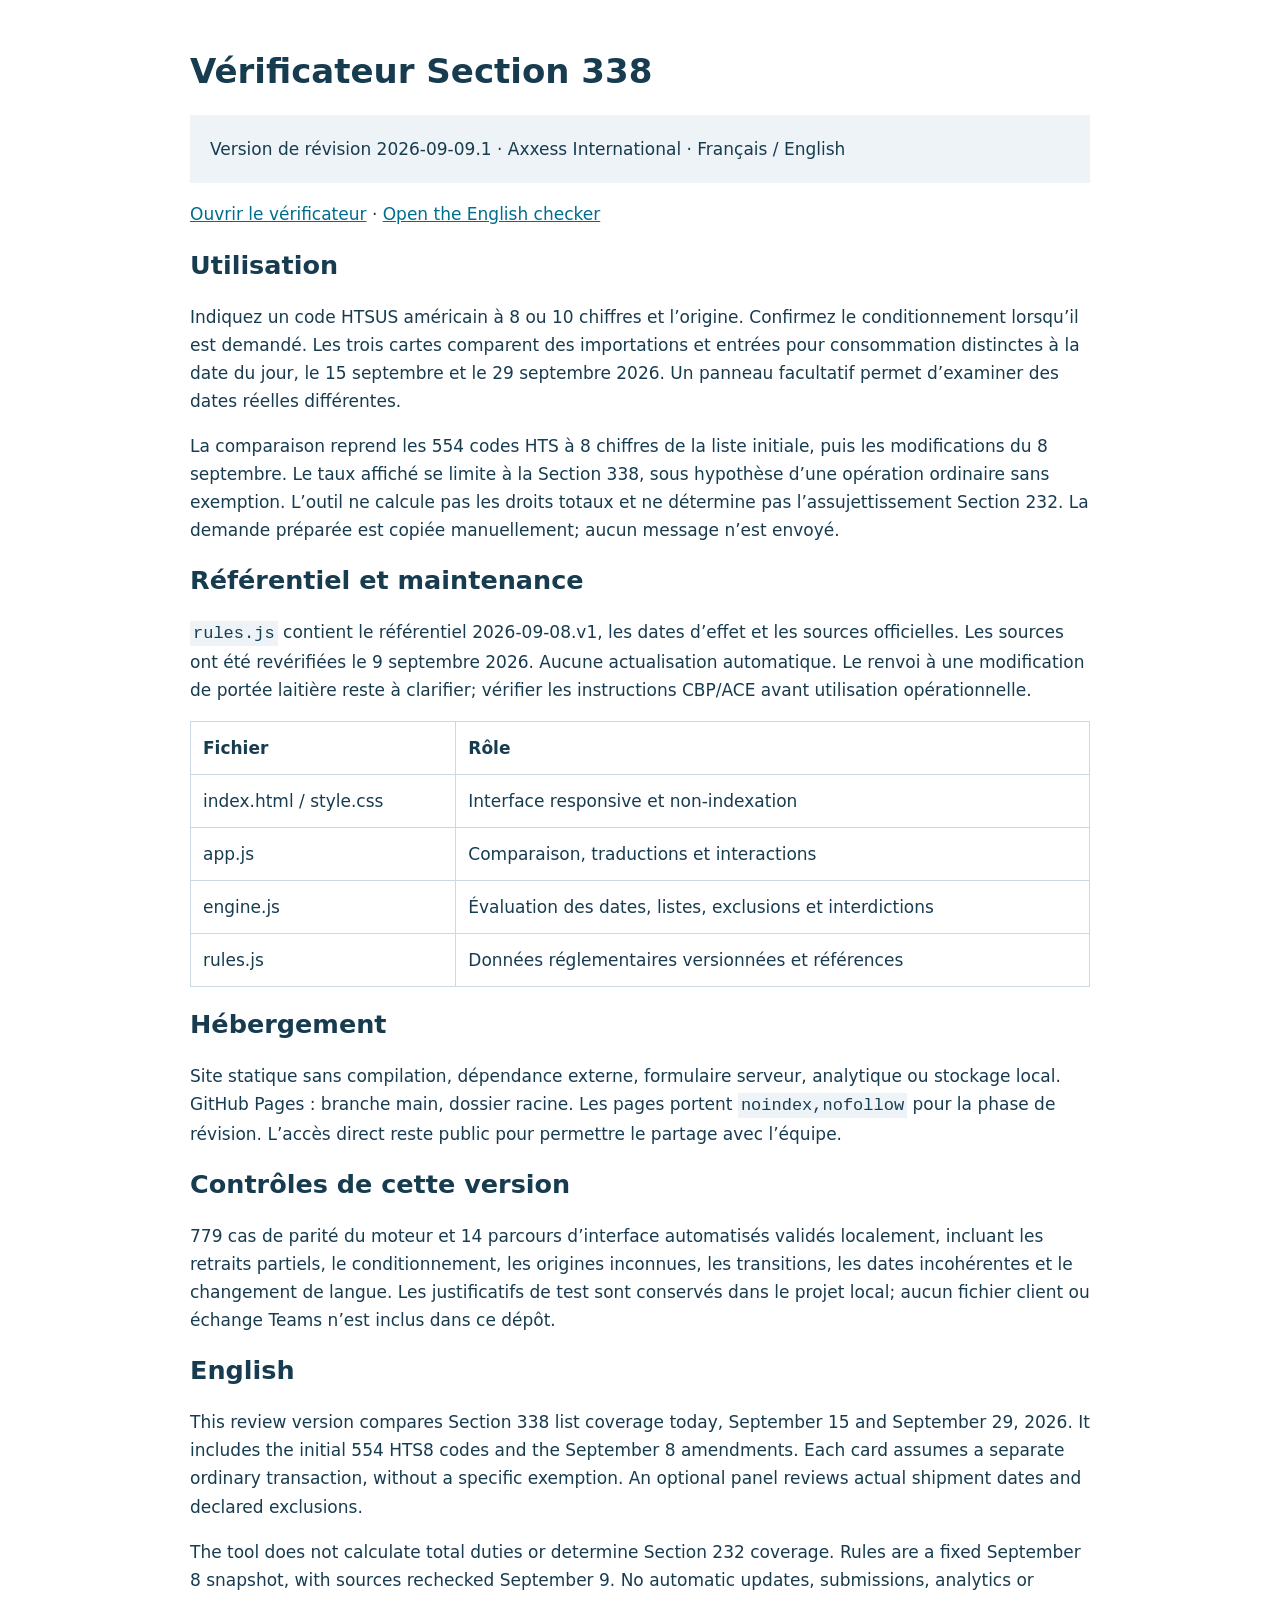
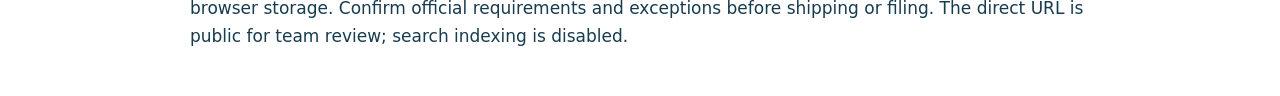
==== README.html @ a37c1147 "Créer le vérificateur bilingue Section 338 — version de révision Comparaison aujourd’hui / 15 septem" ====
<!doctype html><html lang="fr"><head><meta charset="utf-8"><meta name="viewport" content="width=device-width,initial-scale=1"><meta name="robots" content="noindex,nofollow"><title>Section 338 | Guide de la version de révision</title><style>body{max-width:900px;margin:50px auto;padding:0 25px;font:17px/1.65 system-ui;color:#173c50}h1,h2{line-height:1.25}a{color:#006d8f}code{background:#edf3f6;padding:3px}aside{padding:20px;background:#edf3f6}table{border-collapse:collapse;width:100%}td,th{border:1px solid #cbd9e0;padding:12px;text-align:left}</style></head><body><h1>Vérificateur Section 338</h1><aside>Version de révision 2026-09-09.1 · Axxess International · Français / English</aside><p><a href="index.html">Ouvrir le vérificateur</a> · <a href="index.html?lang=en">Open the English checker</a></p><h2>Utilisation</h2><p>Indiquez un code HTSUS américain à 8 ou 10 chiffres et l’origine. Confirmez le conditionnement lorsqu’il est demandé. Les trois cartes comparent des importations et entrées pour consommation distinctes à la date du jour, le 15 septembre et le 29 septembre 2026. Un panneau facultatif permet d’examiner des dates réelles différentes.</p><p>La comparaison reprend les 554 codes HTS à 8 chiffres de la liste initiale, puis les modifications du 8 septembre. Le taux affiché se limite à la Section 338, sous hypothèse d’une opération ordinaire sans exemption. L’outil ne calcule pas les droits totaux et ne détermine pas l’assujettissement Section 232. La demande préparée est copiée manuellement; aucun message n’est envoyé.</p><h2>Référentiel et maintenance</h2><p><code>rules.js</code> contient le référentiel 2026-09-08.v1, les dates d’effet et les sources officielles. Les sources ont été revérifiées le 9 septembre 2026. Aucune actualisation automatique. Le renvoi à une modification de portée laitière reste à clarifier; vérifier les instructions CBP/ACE avant utilisation opérationnelle.</p><table><tr><th>Fichier</th><th>Rôle</th></tr><tr><td>index.html / style.css</td><td>Interface responsive et non-indexation</td></tr><tr><td>app.js</td><td>Comparaison, traductions et interactions</td></tr><tr><td>engine.js</td><td>Évaluation des dates, listes, exclusions et interdictions</td></tr><tr><td>rules.js</td><td>Données réglementaires versionnées et références</td></tr></table><h2>Hébergement</h2><p>Site statique sans compilation, dépendance externe, formulaire serveur, analytique ou stockage local. GitHub Pages : branche main, dossier racine. Les pages portent <code>noindex,nofollow</code> pour la phase de révision. L’accès direct reste public pour permettre le partage avec l’équipe.</p><h2>Contrôles de cette version</h2><p>779 cas de parité du moteur et 14 parcours d’interface automatisés validés localement, incluant les retraits partiels, le conditionnement, les origines inconnues, les transitions, les dates incohérentes et le changement de langue. Les justificatifs de test sont conservés dans le projet local; aucun fichier client ou échange Teams n’est inclus dans ce dépôt.</p><h2>English</h2><p>This review version compares Section 338 list coverage today, September 15 and September 29, 2026. It includes the initial 554 HTS8 codes and the September 8 amendments. Each card assumes a separate ordinary transaction, without a specific exemption. An optional panel reviews actual shipment dates and declared exclusions.</p><p>The tool does not calculate total duties or determine Section 232 coverage. Rules are a fixed September 8 snapshot, with sources rechecked September 9. No automatic updates, submissions, analytics or browser storage. Confirm official requirements and exceptions before shipping or filing. The direct URL is public for team review; search indexing is disabled.</p></body></html>
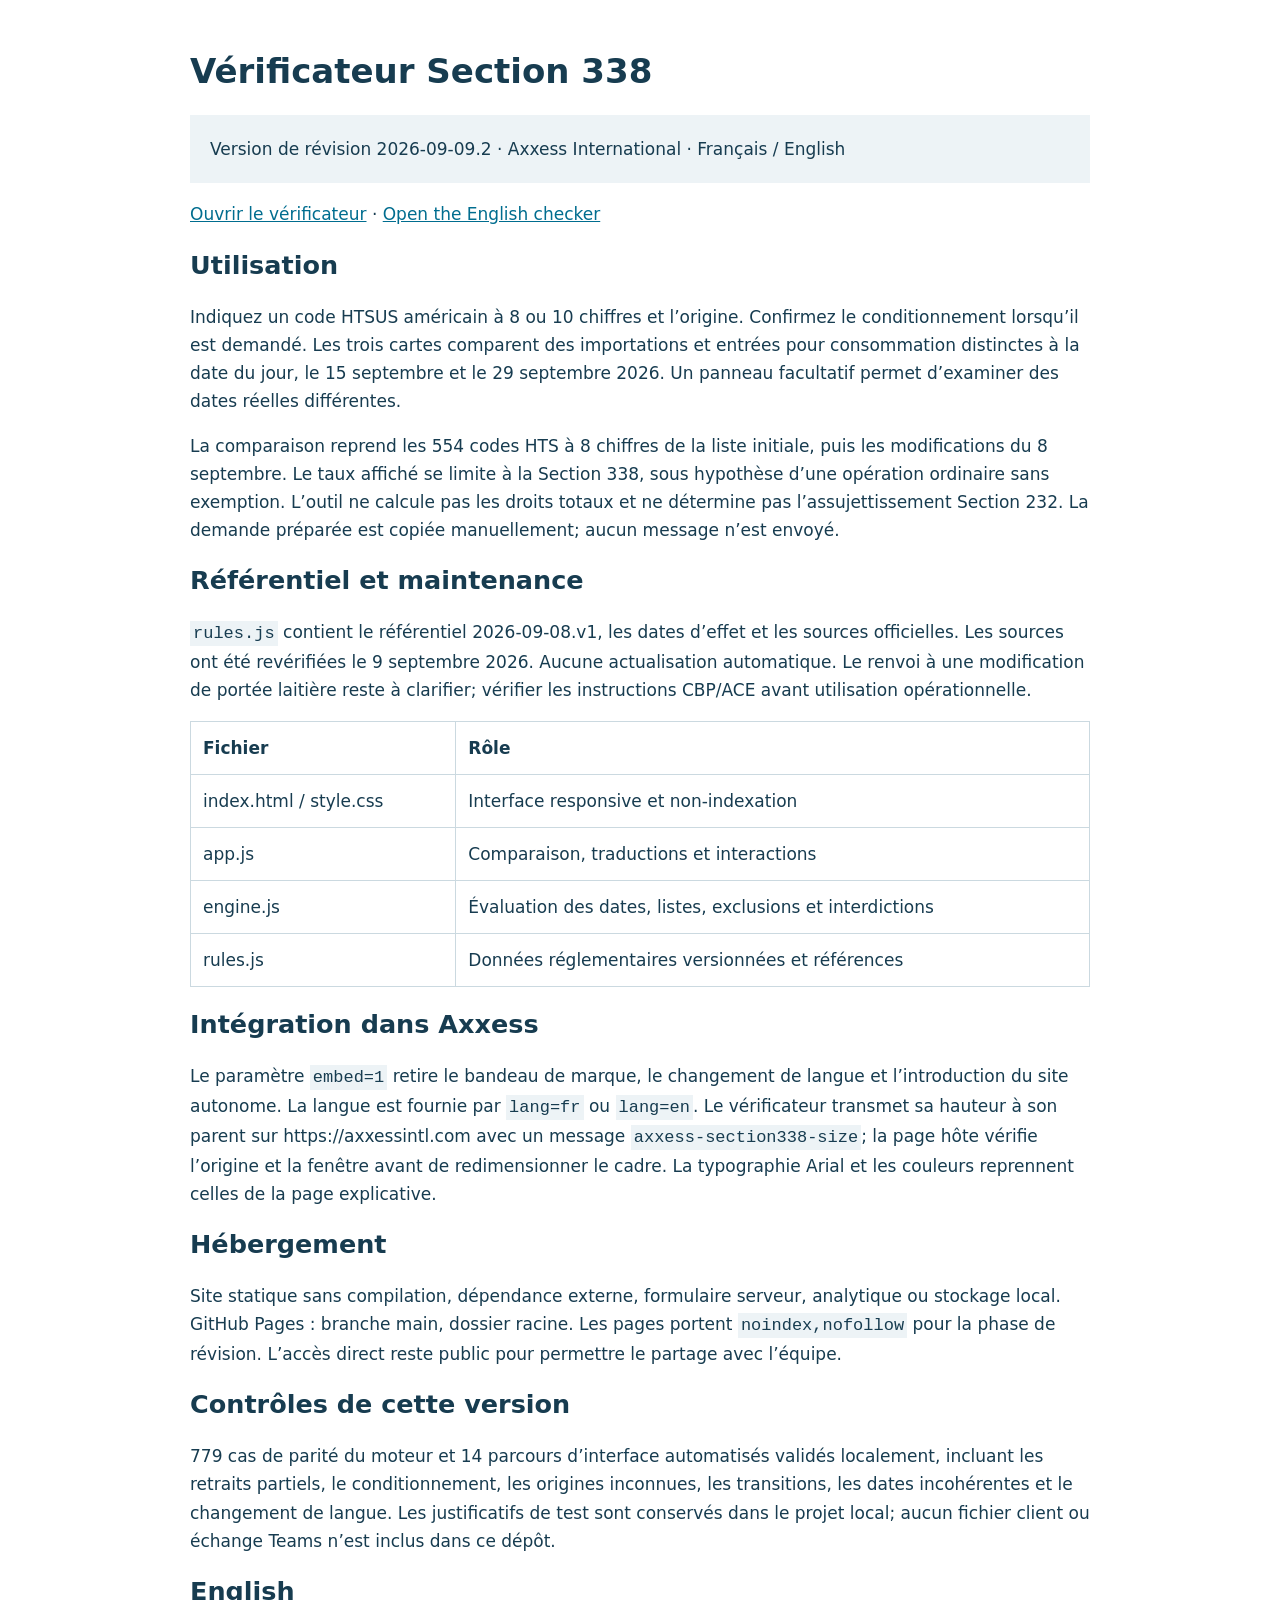
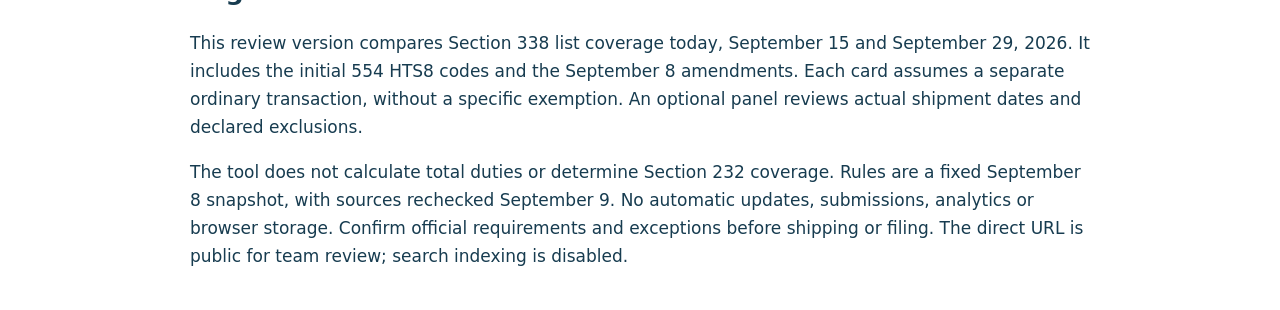
==== commit 8f81b5eb: "Intégrer le vérificateur aux pages Axxess et harmoniser sa présentation Mode intégré sans bandeau de" ====
--- a/README.html
+++ b/README.html
@@ -1 +1 @@
-<!doctype html><html lang="fr"><head><meta charset="utf-8"><meta name="viewport" content="width=device-width,initial-scale=1"><meta name="robots" content="noindex,nofollow"><title>Section 338 | Guide de la version de révision</title><style>body{max-width:900px;margin:50px auto;padding:0 25px;font:17px/1.65 system-ui;color:#173c50}h1,h2{line-height:1.25}a{color:#006d8f}code{background:#edf3f6;padding:3px}aside{padding:20px;background:#edf3f6}table{border-collapse:collapse;width:100%}td,th{border:1px solid #cbd9e0;padding:12px;text-align:left}</style></head><body><h1>Vérificateur Section 338</h1><aside>Version de révision 2026-09-09.1 · Axxess International · Français / English</aside><p><a href="index.html">Ouvrir le vérificateur</a> · <a href="index.html?lang=en">Open the English checker</a></p><h2>Utilisation</h2><p>Indiquez un code HTSUS américain à 8 ou 10 chiffres et l’origine. Confirmez le conditionnement lorsqu’il est demandé. Les trois cartes comparent des importations et entrées pour consommation distinctes à la date du jour, le 15 septembre et le 29 septembre 2026. Un panneau facultatif permet d’examiner des dates réelles différentes.</p><p>La comparaison reprend les 554 codes HTS à 8 chiffres de la liste initiale, puis les modifications du 8 septembre. Le taux affiché se limite à la Section 338, sous hypothèse d’une opération ordinaire sans exemption. L’outil ne calcule pas les droits totaux et ne détermine pas l’assujettissement Section 232. La demande préparée est copiée manuellement; aucun message n’est envoyé.</p><h2>Référentiel et maintenance</h2><p><code>rules.js</code> contient le référentiel 2026-09-08.v1, les dates d’effet et les sources officielles. Les sources ont été revérifiées le 9 septembre 2026. Aucune actualisation automatique. Le renvoi à une modification de portée laitière reste à clarifier; vérifier les instructions CBP/ACE avant utilisation opérationnelle.</p><table><tr><th>Fichier</th><th>Rôle</th></tr><tr><td>index.html / style.css</td><td>Interface responsive et non-indexation</td></tr><tr><td>app.js</td><td>Comparaison, traductions et interactions</td></tr><tr><td>engine.js</td><td>Évaluation des dates, listes, exclusions et interdictions</td></tr><tr><td>rules.js</td><td>Données réglementaires versionnées et références</td></tr></table><h2>Hébergement</h2><p>Site statique sans compilation, dépendance externe, formulaire serveur, analytique ou stockage local. GitHub Pages : branche main, dossier racine. Les pages portent <code>noindex,nofollow</code> pour la phase de révision. L’accès direct reste public pour permettre le partage avec l’équipe.</p><h2>Contrôles de cette version</h2><p>779 cas de parité du moteur et 14 parcours d’interface automatisés validés localement, incluant les retraits partiels, le conditionnement, les origines inconnues, les transitions, les dates incohérentes et le changement de langue. Les justificatifs de test sont conservés dans le projet local; aucun fichier client ou échange Teams n’est inclus dans ce dépôt.</p><h2>English</h2><p>This review version compares Section 338 list coverage today, September 15 and September 29, 2026. It includes the initial 554 HTS8 codes and the September 8 amendments. Each card assumes a separate ordinary transaction, without a specific exemption. An optional panel reviews actual shipment dates and declared exclusions.</p><p>The tool does not calculate total duties or determine Section 232 coverage. Rules are a fixed September 8 snapshot, with sources rechecked September 9. No automatic updates, submissions, analytics or browser storage. Confirm official requirements and exceptions before shipping or filing. The direct URL is public for team review; search indexing is disabled.</p></body></html>
+<!doctype html><html lang="fr"><head><meta charset="utf-8"><meta name="viewport" content="width=device-width,initial-scale=1"><meta name="robots" content="noindex,nofollow"><title>Section 338 | Guide de la version de révision</title><style>body{max-width:900px;margin:50px auto;padding:0 25px;font:17px/1.65 system-ui;color:#173c50}h1,h2{line-height:1.25}a{color:#006d8f}code{background:#edf3f6;padding:3px}aside{padding:20px;background:#edf3f6}table{border-collapse:collapse;width:100%}td,th{border:1px solid #cbd9e0;padding:12px;text-align:left}</style></head><body><h1>Vérificateur Section 338</h1><aside>Version de révision 2026-09-09.2 · Axxess International · Français / English</aside><p><a href="index.html">Ouvrir le vérificateur</a> · <a href="index.html?lang=en">Open the English checker</a></p><h2>Utilisation</h2><p>Indiquez un code HTSUS américain à 8 ou 10 chiffres et l’origine. Confirmez le conditionnement lorsqu’il est demandé. Les trois cartes comparent des importations et entrées pour consommation distinctes à la date du jour, le 15 septembre et le 29 septembre 2026. Un panneau facultatif permet d’examiner des dates réelles différentes.</p><p>La comparaison reprend les 554 codes HTS à 8 chiffres de la liste initiale, puis les modifications du 8 septembre. Le taux affiché se limite à la Section 338, sous hypothèse d’une opération ordinaire sans exemption. L’outil ne calcule pas les droits totaux et ne détermine pas l’assujettissement Section 232. La demande préparée est copiée manuellement; aucun message n’est envoyé.</p><h2>Référentiel et maintenance</h2><p><code>rules.js</code> contient le référentiel 2026-09-08.v1, les dates d’effet et les sources officielles. Les sources ont été revérifiées le 9 septembre 2026. Aucune actualisation automatique. Le renvoi à une modification de portée laitière reste à clarifier; vérifier les instructions CBP/ACE avant utilisation opérationnelle.</p><table><tr><th>Fichier</th><th>Rôle</th></tr><tr><td>index.html / style.css</td><td>Interface responsive et non-indexation</td></tr><tr><td>app.js</td><td>Comparaison, traductions et interactions</td></tr><tr><td>engine.js</td><td>Évaluation des dates, listes, exclusions et interdictions</td></tr><tr><td>rules.js</td><td>Données réglementaires versionnées et références</td></tr></table><h2>Intégration dans Axxess</h2><p>Le paramètre <code>embed=1</code> retire le bandeau de marque, le changement de langue et l’introduction du site autonome. La langue est fournie par <code>lang=fr</code> ou <code>lang=en</code>. Le vérificateur transmet sa hauteur à son parent sur https://axxessintl.com avec un message <code>axxess-section338-size</code>; la page hôte vérifie l’origine et la fenêtre avant de redimensionner le cadre. La typographie Arial et les couleurs reprennent celles de la page explicative.</p><h2>Hébergement</h2><p>Site statique sans compilation, dépendance externe, formulaire serveur, analytique ou stockage local. GitHub Pages : branche main, dossier racine. Les pages portent <code>noindex,nofollow</code> pour la phase de révision. L’accès direct reste public pour permettre le partage avec l’équipe.</p><h2>Contrôles de cette version</h2><p>779 cas de parité du moteur et 14 parcours d’interface automatisés validés localement, incluant les retraits partiels, le conditionnement, les origines inconnues, les transitions, les dates incohérentes et le changement de langue. Les justificatifs de test sont conservés dans le projet local; aucun fichier client ou échange Teams n’est inclus dans ce dépôt.</p><h2>English</h2><p>This review version compares Section 338 list coverage today, September 15 and September 29, 2026. It includes the initial 554 HTS8 codes and the September 8 amendments. Each card assumes a separate ordinary transaction, without a specific exemption. An optional panel reviews actual shipment dates and declared exclusions.</p><p>The tool does not calculate total duties or determine Section 232 coverage. Rules are a fixed September 8 snapshot, with sources rechecked September 9. No automatic updates, submissions, analytics or browser storage. Confirm official requirements and exceptions before shipping or filing. The direct URL is public for team review; search indexing is disabled.</p></body></html>
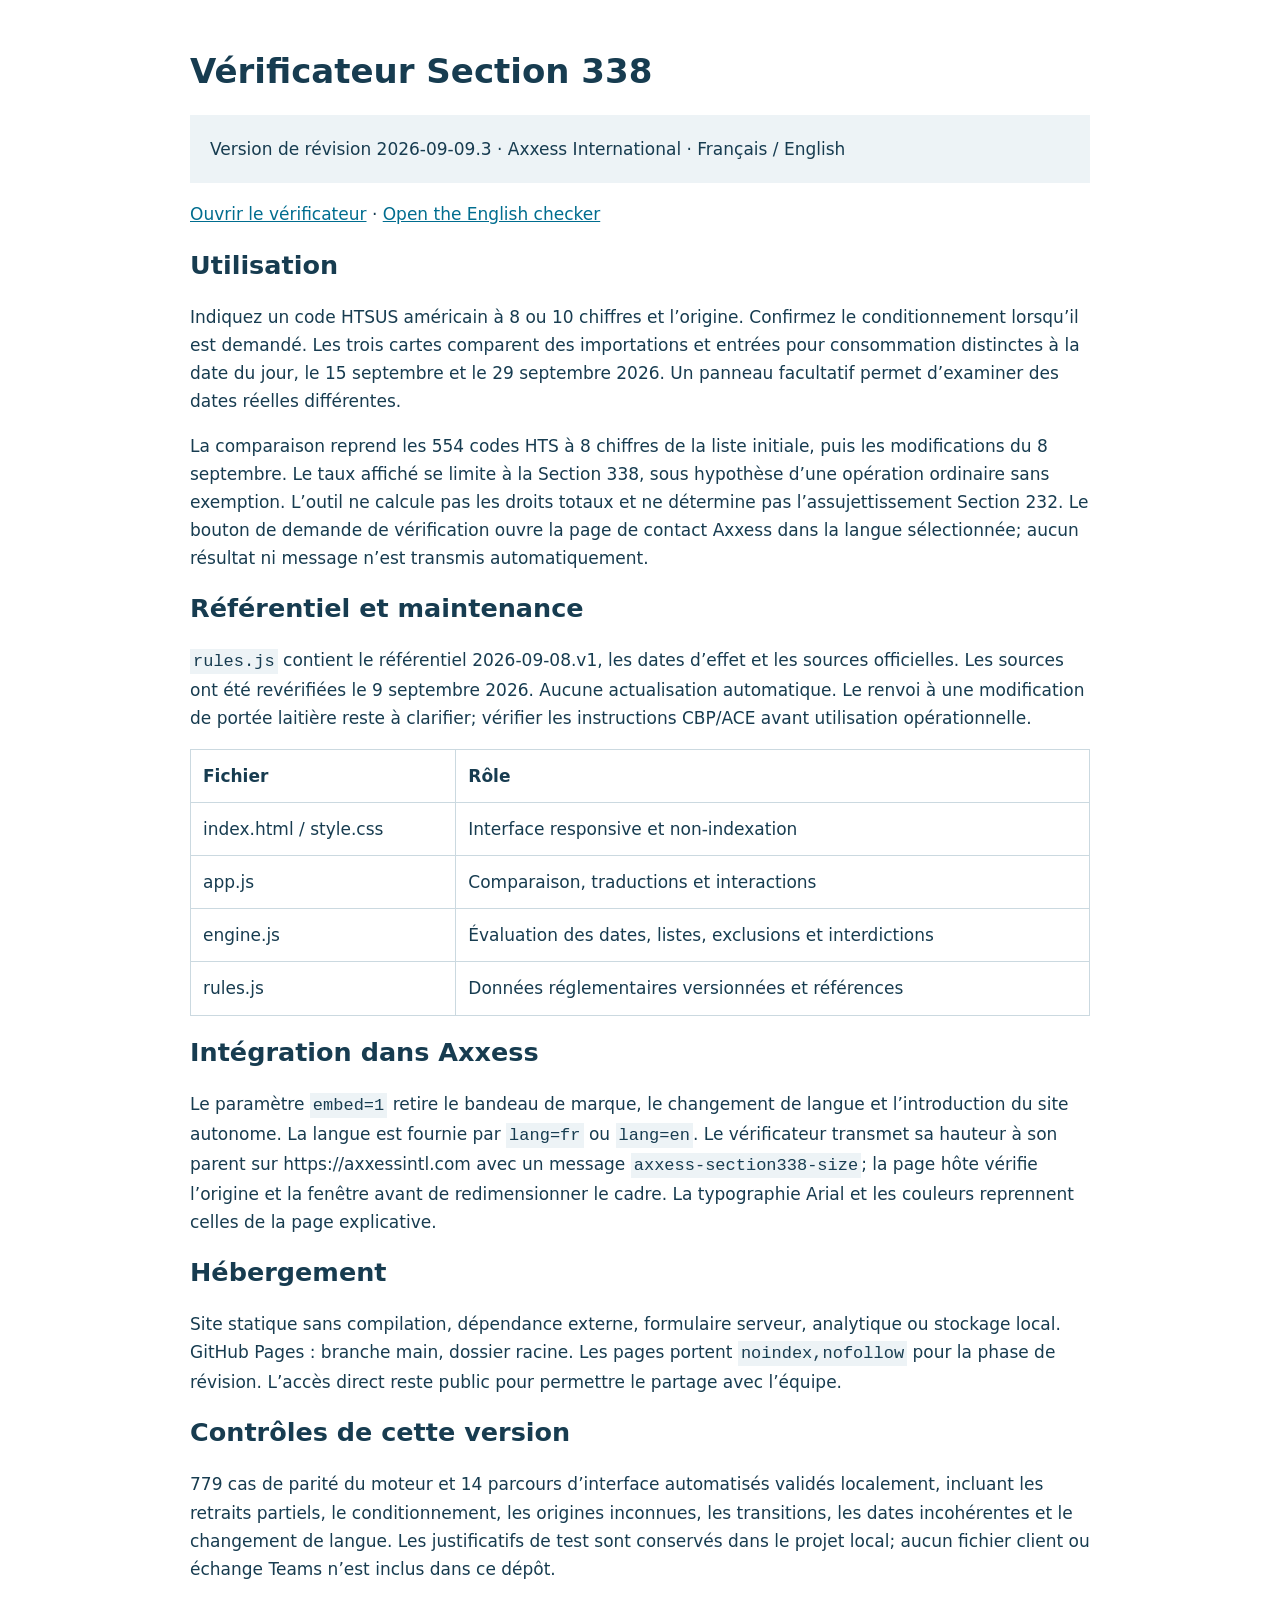
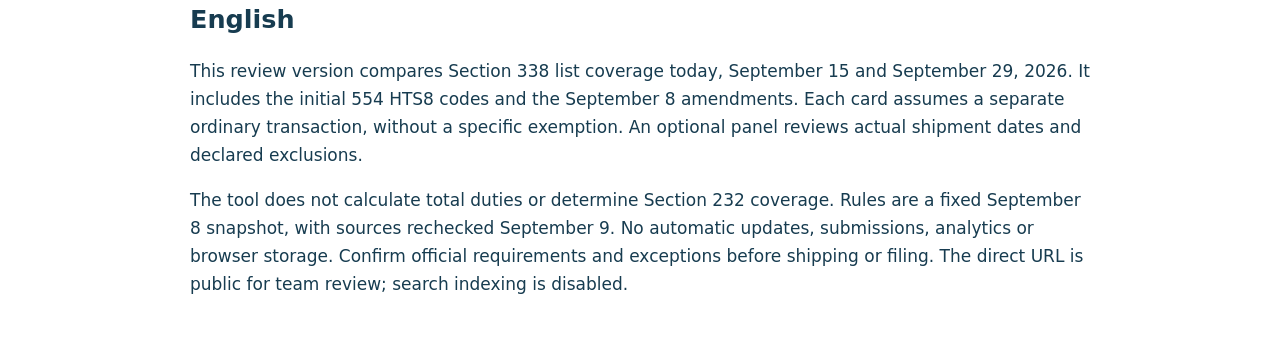
==== commit 2d1c8df8: "Simplifier le contact et finaliser les explications client" ====
--- a/README.html
+++ b/README.html
@@ -1 +1 @@
-<!doctype html><html lang="fr"><head><meta charset="utf-8"><meta name="viewport" content="width=device-width,initial-scale=1"><meta name="robots" content="noindex,nofollow"><title>Section 338 | Guide de la version de révision</title><style>body{max-width:900px;margin:50px auto;padding:0 25px;font:17px/1.65 system-ui;color:#173c50}h1,h2{line-height:1.25}a{color:#006d8f}code{background:#edf3f6;padding:3px}aside{padding:20px;background:#edf3f6}table{border-collapse:collapse;width:100%}td,th{border:1px solid #cbd9e0;padding:12px;text-align:left}</style></head><body><h1>Vérificateur Section 338</h1><aside>Version de révision 2026-09-09.2 · Axxess International · Français / English</aside><p><a href="index.html">Ouvrir le vérificateur</a> · <a href="index.html?lang=en">Open the English checker</a></p><h2>Utilisation</h2><p>Indiquez un code HTSUS américain à 8 ou 10 chiffres et l’origine. Confirmez le conditionnement lorsqu’il est demandé. Les trois cartes comparent des importations et entrées pour consommation distinctes à la date du jour, le 15 septembre et le 29 septembre 2026. Un panneau facultatif permet d’examiner des dates réelles différentes.</p><p>La comparaison reprend les 554 codes HTS à 8 chiffres de la liste initiale, puis les modifications du 8 septembre. Le taux affiché se limite à la Section 338, sous hypothèse d’une opération ordinaire sans exemption. L’outil ne calcule pas les droits totaux et ne détermine pas l’assujettissement Section 232. La demande préparée est copiée manuellement; aucun message n’est envoyé.</p><h2>Référentiel et maintenance</h2><p><code>rules.js</code> contient le référentiel 2026-09-08.v1, les dates d’effet et les sources officielles. Les sources ont été revérifiées le 9 septembre 2026. Aucune actualisation automatique. Le renvoi à une modification de portée laitière reste à clarifier; vérifier les instructions CBP/ACE avant utilisation opérationnelle.</p><table><tr><th>Fichier</th><th>Rôle</th></tr><tr><td>index.html / style.css</td><td>Interface responsive et non-indexation</td></tr><tr><td>app.js</td><td>Comparaison, traductions et interactions</td></tr><tr><td>engine.js</td><td>Évaluation des dates, listes, exclusions et interdictions</td></tr><tr><td>rules.js</td><td>Données réglementaires versionnées et références</td></tr></table><h2>Intégration dans Axxess</h2><p>Le paramètre <code>embed=1</code> retire le bandeau de marque, le changement de langue et l’introduction du site autonome. La langue est fournie par <code>lang=fr</code> ou <code>lang=en</code>. Le vérificateur transmet sa hauteur à son parent sur https://axxessintl.com avec un message <code>axxess-section338-size</code>; la page hôte vérifie l’origine et la fenêtre avant de redimensionner le cadre. La typographie Arial et les couleurs reprennent celles de la page explicative.</p><h2>Hébergement</h2><p>Site statique sans compilation, dépendance externe, formulaire serveur, analytique ou stockage local. GitHub Pages : branche main, dossier racine. Les pages portent <code>noindex,nofollow</code> pour la phase de révision. L’accès direct reste public pour permettre le partage avec l’équipe.</p><h2>Contrôles de cette version</h2><p>779 cas de parité du moteur et 14 parcours d’interface automatisés validés localement, incluant les retraits partiels, le conditionnement, les origines inconnues, les transitions, les dates incohérentes et le changement de langue. Les justificatifs de test sont conservés dans le projet local; aucun fichier client ou échange Teams n’est inclus dans ce dépôt.</p><h2>English</h2><p>This review version compares Section 338 list coverage today, September 15 and September 29, 2026. It includes the initial 554 HTS8 codes and the September 8 amendments. Each card assumes a separate ordinary transaction, without a specific exemption. An optional panel reviews actual shipment dates and declared exclusions.</p><p>The tool does not calculate total duties or determine Section 232 coverage. Rules are a fixed September 8 snapshot, with sources rechecked September 9. No automatic updates, submissions, analytics or browser storage. Confirm official requirements and exceptions before shipping or filing. The direct URL is public for team review; search indexing is disabled.</p></body></html>
+<!doctype html><html lang="fr"><head><meta charset="utf-8"><meta name="viewport" content="width=device-width,initial-scale=1"><meta name="robots" content="noindex,nofollow"><title>Section 338 | Guide de la version de révision</title><style>body{max-width:900px;margin:50px auto;padding:0 25px;font:17px/1.65 system-ui;color:#173c50}h1,h2{line-height:1.25}a{color:#006d8f}code{background:#edf3f6;padding:3px}aside{padding:20px;background:#edf3f6}table{border-collapse:collapse;width:100%}td,th{border:1px solid #cbd9e0;padding:12px;text-align:left}</style></head><body><h1>Vérificateur Section 338</h1><aside>Version de révision 2026-09-09.3 · Axxess International · Français / English</aside><p><a href="index.html">Ouvrir le vérificateur</a> · <a href="index.html?lang=en">Open the English checker</a></p><h2>Utilisation</h2><p>Indiquez un code HTSUS américain à 8 ou 10 chiffres et l’origine. Confirmez le conditionnement lorsqu’il est demandé. Les trois cartes comparent des importations et entrées pour consommation distinctes à la date du jour, le 15 septembre et le 29 septembre 2026. Un panneau facultatif permet d’examiner des dates réelles différentes.</p><p>La comparaison reprend les 554 codes HTS à 8 chiffres de la liste initiale, puis les modifications du 8 septembre. Le taux affiché se limite à la Section 338, sous hypothèse d’une opération ordinaire sans exemption. L’outil ne calcule pas les droits totaux et ne détermine pas l’assujettissement Section 232. Le bouton de demande de vérification ouvre la page de contact Axxess dans la langue sélectionnée; aucun résultat ni message n’est transmis automatiquement.</p><h2>Référentiel et maintenance</h2><p><code>rules.js</code> contient le référentiel 2026-09-08.v1, les dates d’effet et les sources officielles. Les sources ont été revérifiées le 9 septembre 2026. Aucune actualisation automatique. Le renvoi à une modification de portée laitière reste à clarifier; vérifier les instructions CBP/ACE avant utilisation opérationnelle.</p><table><tr><th>Fichier</th><th>Rôle</th></tr><tr><td>index.html / style.css</td><td>Interface responsive et non-indexation</td></tr><tr><td>app.js</td><td>Comparaison, traductions et interactions</td></tr><tr><td>engine.js</td><td>Évaluation des dates, listes, exclusions et interdictions</td></tr><tr><td>rules.js</td><td>Données réglementaires versionnées et références</td></tr></table><h2>Intégration dans Axxess</h2><p>Le paramètre <code>embed=1</code> retire le bandeau de marque, le changement de langue et l’introduction du site autonome. La langue est fournie par <code>lang=fr</code> ou <code>lang=en</code>. Le vérificateur transmet sa hauteur à son parent sur https://axxessintl.com avec un message <code>axxess-section338-size</code>; la page hôte vérifie l’origine et la fenêtre avant de redimensionner le cadre. La typographie Arial et les couleurs reprennent celles de la page explicative.</p><h2>Hébergement</h2><p>Site statique sans compilation, dépendance externe, formulaire serveur, analytique ou stockage local. GitHub Pages : branche main, dossier racine. Les pages portent <code>noindex,nofollow</code> pour la phase de révision. L’accès direct reste public pour permettre le partage avec l’équipe.</p><h2>Contrôles de cette version</h2><p>779 cas de parité du moteur et 14 parcours d’interface automatisés validés localement, incluant les retraits partiels, le conditionnement, les origines inconnues, les transitions, les dates incohérentes et le changement de langue. Les justificatifs de test sont conservés dans le projet local; aucun fichier client ou échange Teams n’est inclus dans ce dépôt.</p><h2>English</h2><p>This review version compares Section 338 list coverage today, September 15 and September 29, 2026. It includes the initial 554 HTS8 codes and the September 8 amendments. Each card assumes a separate ordinary transaction, without a specific exemption. An optional panel reviews actual shipment dates and declared exclusions.</p><p>The tool does not calculate total duties or determine Section 232 coverage. Rules are a fixed September 8 snapshot, with sources rechecked September 9. No automatic updates, submissions, analytics or browser storage. Confirm official requirements and exceptions before shipping or filing. The direct URL is public for team review; search indexing is disabled.</p></body></html>
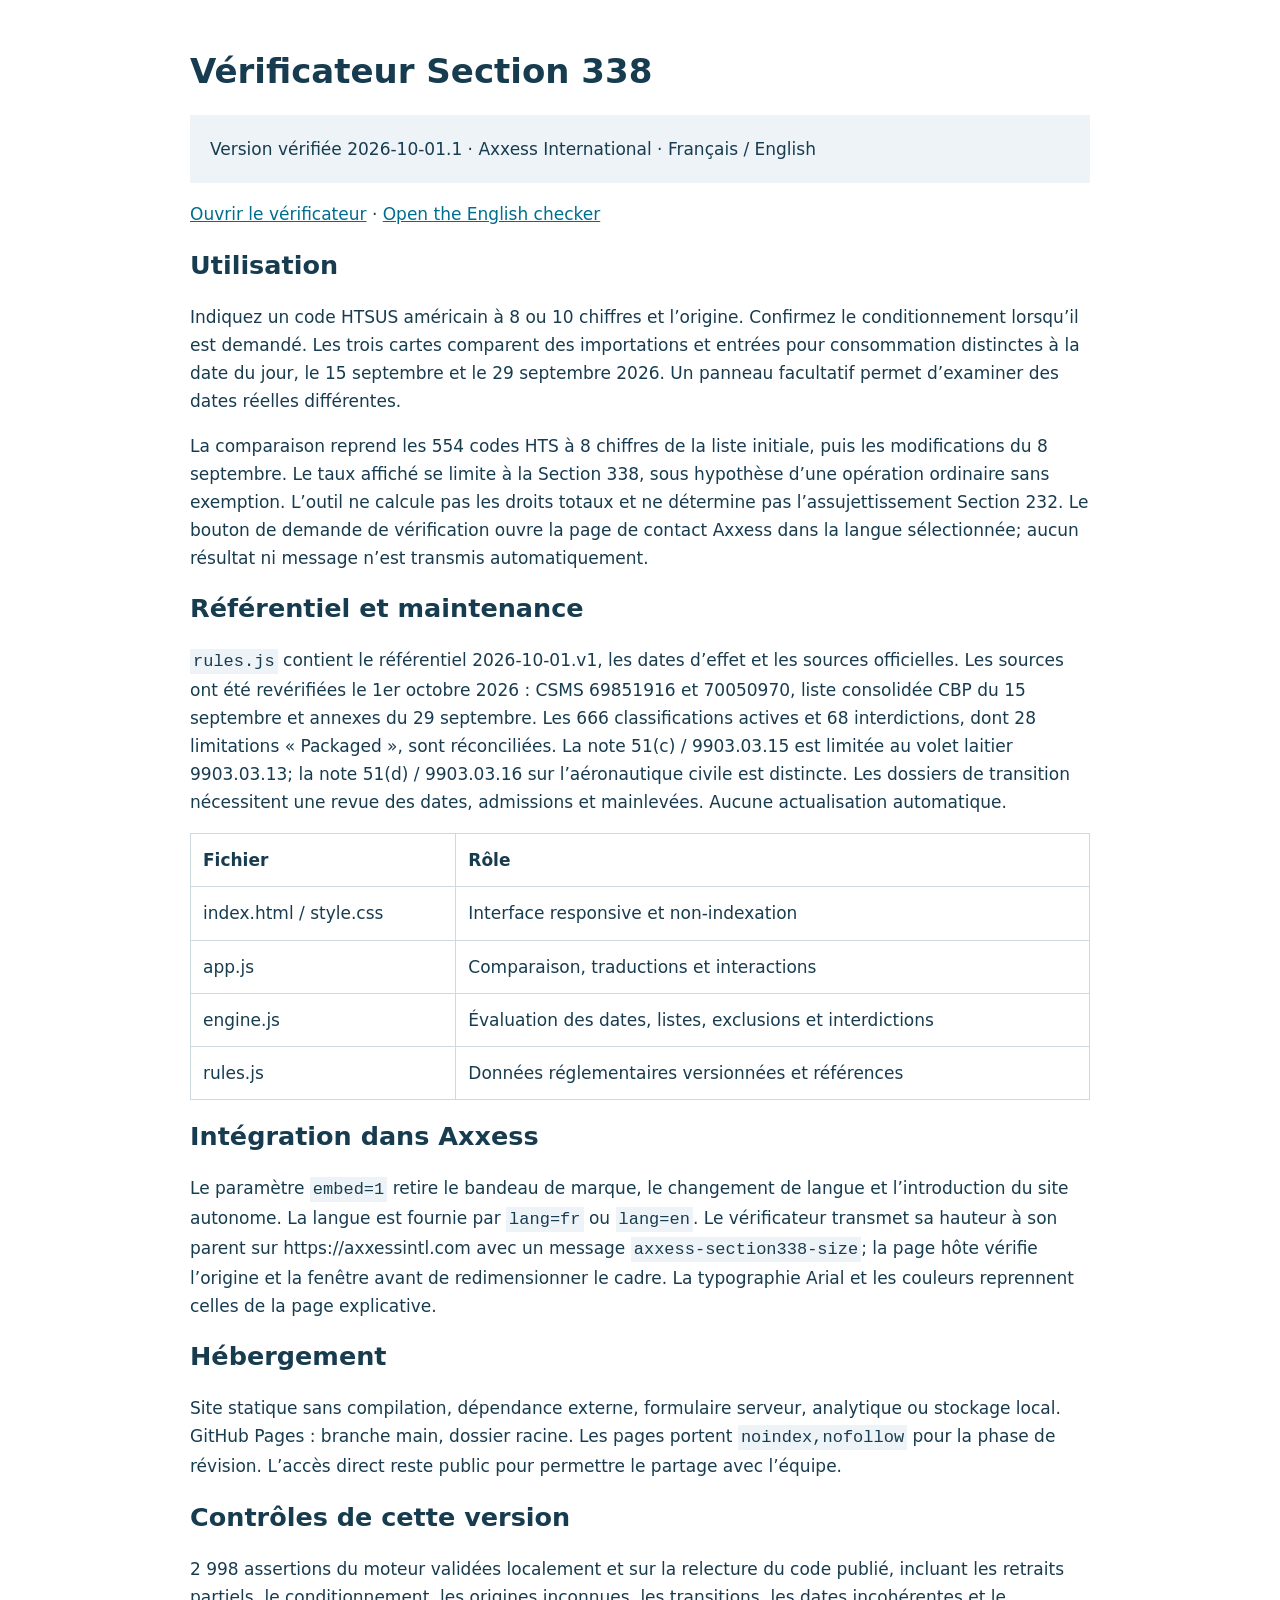
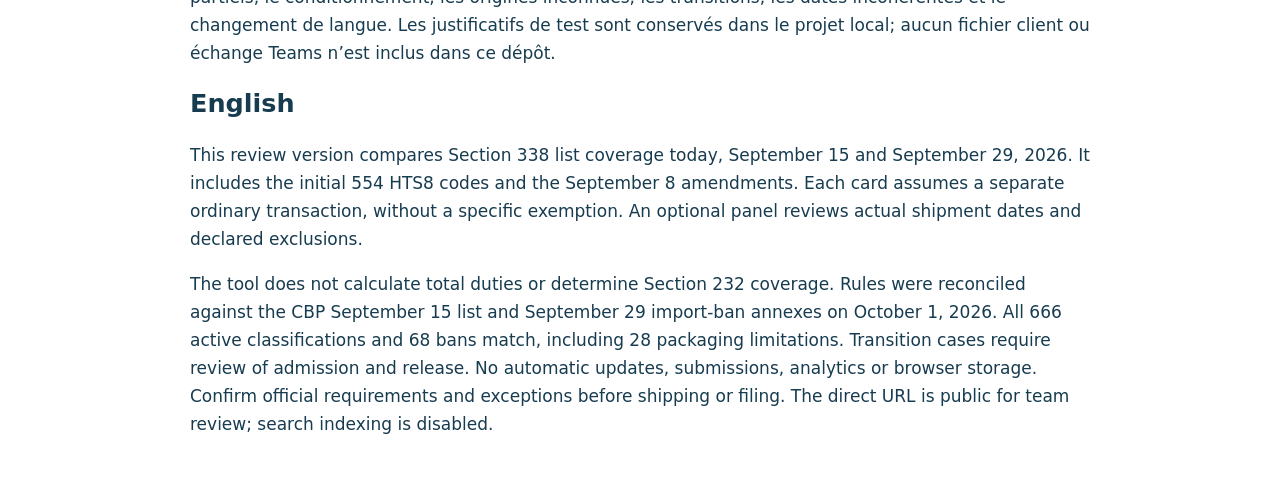
==== commit 02752733: "Documenter les sources CBP et les contrôles de la version 2026-10-01" ====
--- a/README.html
+++ b/README.html
@@ -1 +1 @@
-<!doctype html><html lang="fr"><head><meta charset="utf-8"><meta name="viewport" content="width=device-width,initial-scale=1"><meta name="robots" content="noindex,nofollow"><title>Section 338 | Guide de la version de révision</title><style>body{max-width:900px;margin:50px auto;padding:0 25px;font:17px/1.65 system-ui;color:#173c50}h1,h2{line-height:1.25}a{color:#006d8f}code{background:#edf3f6;padding:3px}aside{padding:20px;background:#edf3f6}table{border-collapse:collapse;width:100%}td,th{border:1px solid #cbd9e0;padding:12px;text-align:left}</style></head><body><h1>Vérificateur Section 338</h1><aside>Version de révision 2026-09-09.3 · Axxess International · Français / English</aside><p><a href="index.html">Ouvrir le vérificateur</a> · <a href="index.html?lang=en">Open the English checker</a></p><h2>Utilisation</h2><p>Indiquez un code HTSUS américain à 8 ou 10 chiffres et l’origine. Confirmez le conditionnement lorsqu’il est demandé. Les trois cartes comparent des importations et entrées pour consommation distinctes à la date du jour, le 15 septembre et le 29 septembre 2026. Un panneau facultatif permet d’examiner des dates réelles différentes.</p><p>La comparaison reprend les 554 codes HTS à 8 chiffres de la liste initiale, puis les modifications du 8 septembre. Le taux affiché se limite à la Section 338, sous hypothèse d’une opération ordinaire sans exemption. L’outil ne calcule pas les droits totaux et ne détermine pas l’assujettissement Section 232. Le bouton de demande de vérification ouvre la page de contact Axxess dans la langue sélectionnée; aucun résultat ni message n’est transmis automatiquement.</p><h2>Référentiel et maintenance</h2><p><code>rules.js</code> contient le référentiel 2026-09-08.v1, les dates d’effet et les sources officielles. Les sources ont été revérifiées le 9 septembre 2026. Aucune actualisation automatique. Le renvoi à une modification de portée laitière reste à clarifier; vérifier les instructions CBP/ACE avant utilisation opérationnelle.</p><table><tr><th>Fichier</th><th>Rôle</th></tr><tr><td>index.html / style.css</td><td>Interface responsive et non-indexation</td></tr><tr><td>app.js</td><td>Comparaison, traductions et interactions</td></tr><tr><td>engine.js</td><td>Évaluation des dates, listes, exclusions et interdictions</td></tr><tr><td>rules.js</td><td>Données réglementaires versionnées et références</td></tr></table><h2>Intégration dans Axxess</h2><p>Le paramètre <code>embed=1</code> retire le bandeau de marque, le changement de langue et l’introduction du site autonome. La langue est fournie par <code>lang=fr</code> ou <code>lang=en</code>. Le vérificateur transmet sa hauteur à son parent sur https://axxessintl.com avec un message <code>axxess-section338-size</code>; la page hôte vérifie l’origine et la fenêtre avant de redimensionner le cadre. La typographie Arial et les couleurs reprennent celles de la page explicative.</p><h2>Hébergement</h2><p>Site statique sans compilation, dépendance externe, formulaire serveur, analytique ou stockage local. GitHub Pages : branche main, dossier racine. Les pages portent <code>noindex,nofollow</code> pour la phase de révision. L’accès direct reste public pour permettre le partage avec l’équipe.</p><h2>Contrôles de cette version</h2><p>779 cas de parité du moteur et 14 parcours d’interface automatisés validés localement, incluant les retraits partiels, le conditionnement, les origines inconnues, les transitions, les dates incohérentes et le changement de langue. Les justificatifs de test sont conservés dans le projet local; aucun fichier client ou échange Teams n’est inclus dans ce dépôt.</p><h2>English</h2><p>This review version compares Section 338 list coverage today, September 15 and September 29, 2026. It includes the initial 554 HTS8 codes and the September 8 amendments. Each card assumes a separate ordinary transaction, without a specific exemption. An optional panel reviews actual shipment dates and declared exclusions.</p><p>The tool does not calculate total duties or determine Section 232 coverage. Rules are a fixed September 8 snapshot, with sources rechecked September 9. No automatic updates, submissions, analytics or browser storage. Confirm official requirements and exceptions before shipping or filing. The direct URL is public for team review; search indexing is disabled.</p></body></html>
+<!doctype html><html lang="fr"><head><meta charset="utf-8"><meta name="viewport" content="width=device-width,initial-scale=1"><meta name="robots" content="noindex,nofollow"><title>Section 338 | Guide de la version de révision</title><style>body{max-width:900px;margin:50px auto;padding:0 25px;font:17px/1.65 system-ui;color:#173c50}h1,h2{line-height:1.25}a{color:#006d8f}code{background:#edf3f6;padding:3px}aside{padding:20px;background:#edf3f6}table{border-collapse:collapse;width:100%}td,th{border:1px solid #cbd9e0;padding:12px;text-align:left}</style></head><body><h1>Vérificateur Section 338</h1><aside>Version vérifiée 2026-10-01.1 · Axxess International · Français / English</aside><p><a href="index.html">Ouvrir le vérificateur</a> · <a href="index.html?lang=en">Open the English checker</a></p><h2>Utilisation</h2><p>Indiquez un code HTSUS américain à 8 ou 10 chiffres et l’origine. Confirmez le conditionnement lorsqu’il est demandé. Les trois cartes comparent des importations et entrées pour consommation distinctes à la date du jour, le 15 septembre et le 29 septembre 2026. Un panneau facultatif permet d’examiner des dates réelles différentes.</p><p>La comparaison reprend les 554 codes HTS à 8 chiffres de la liste initiale, puis les modifications du 8 septembre. Le taux affiché se limite à la Section 338, sous hypothèse d’une opération ordinaire sans exemption. L’outil ne calcule pas les droits totaux et ne détermine pas l’assujettissement Section 232. Le bouton de demande de vérification ouvre la page de contact Axxess dans la langue sélectionnée; aucun résultat ni message n’est transmis automatiquement.</p><h2>Référentiel et maintenance</h2><p><code>rules.js</code> contient le référentiel 2026-10-01.v1, les dates d’effet et les sources officielles. Les sources ont été revérifiées le 1er octobre 2026 : CSMS 69851916 et 70050970, liste consolidée CBP du 15 septembre et annexes du 29 septembre. Les 666 classifications actives et 68 interdictions, dont 28 limitations « Packaged », sont réconciliées. La note 51(c) / 9903.03.15 est limitée au volet laitier 9903.03.13; la note 51(d) / 9903.03.16 sur l’aéronautique civile est distincte. Les dossiers de transition nécessitent une revue des dates, admissions et mainlevées. Aucune actualisation automatique.</p><table><tr><th>Fichier</th><th>Rôle</th></tr><tr><td>index.html / style.css</td><td>Interface responsive et non-indexation</td></tr><tr><td>app.js</td><td>Comparaison, traductions et interactions</td></tr><tr><td>engine.js</td><td>Évaluation des dates, listes, exclusions et interdictions</td></tr><tr><td>rules.js</td><td>Données réglementaires versionnées et références</td></tr></table><h2>Intégration dans Axxess</h2><p>Le paramètre <code>embed=1</code> retire le bandeau de marque, le changement de langue et l’introduction du site autonome. La langue est fournie par <code>lang=fr</code> ou <code>lang=en</code>. Le vérificateur transmet sa hauteur à son parent sur https://axxessintl.com avec un message <code>axxess-section338-size</code>; la page hôte vérifie l’origine et la fenêtre avant de redimensionner le cadre. La typographie Arial et les couleurs reprennent celles de la page explicative.</p><h2>Hébergement</h2><p>Site statique sans compilation, dépendance externe, formulaire serveur, analytique ou stockage local. GitHub Pages : branche main, dossier racine. Les pages portent <code>noindex,nofollow</code> pour la phase de révision. L’accès direct reste public pour permettre le partage avec l’équipe.</p><h2>Contrôles de cette version</h2><p>2 998 assertions du moteur validées localement et sur la relecture du code publié, incluant les retraits partiels, le conditionnement, les origines inconnues, les transitions, les dates incohérentes et le changement de langue. Les justificatifs de test sont conservés dans le projet local; aucun fichier client ou échange Teams n’est inclus dans ce dépôt.</p><h2>English</h2><p>This review version compares Section 338 list coverage today, September 15 and September 29, 2026. It includes the initial 554 HTS8 codes and the September 8 amendments. Each card assumes a separate ordinary transaction, without a specific exemption. An optional panel reviews actual shipment dates and declared exclusions.</p><p>The tool does not calculate total duties or determine Section 232 coverage. Rules were reconciled against the CBP September 15 list and September 29 import-ban annexes on October 1, 2026. All 666 active classifications and 68 bans match, including 28 packaging limitations. Transition cases require review of admission and release. No automatic updates, submissions, analytics or browser storage. Confirm official requirements and exceptions before shipping or filing. The direct URL is public for team review; search indexing is disabled.</p></body></html>
